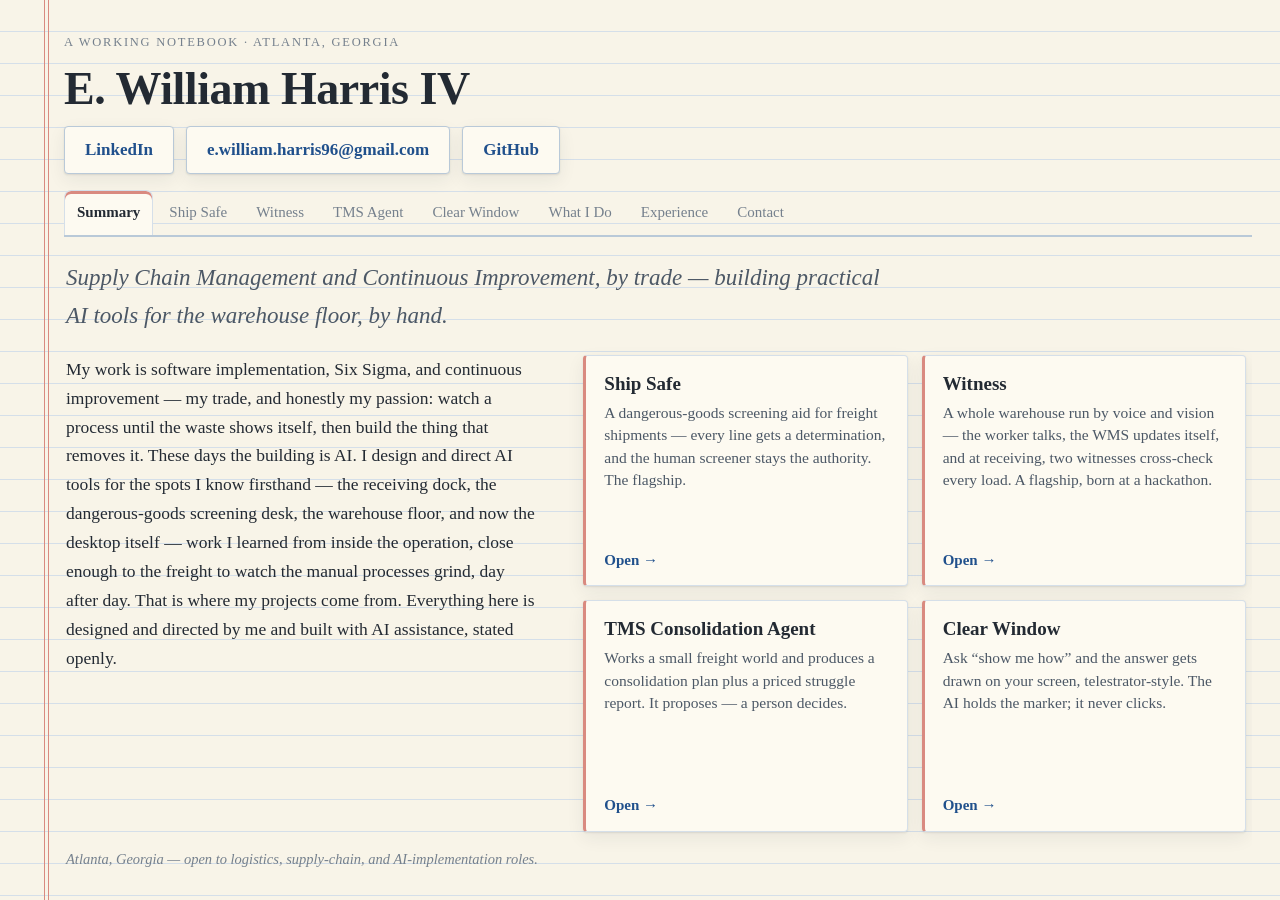
==== index.html @ e6407fa6 "Ship Safe: mark the code description proprietary, details withheld" ====
<!doctype html>
<html lang="en">
  <head>
    <meta charset="utf-8" />
    <meta name="viewport" content="width=device-width, initial-scale=1, viewport-fit=cover" />
    <meta name="color-scheme" content="light dark" />
    <link rel="icon" href="data:," />
    <title>E. William Harris IV — Portfolio</title>
    <meta name="description" content="Portfolio of E. William Harris IV: software implementation, Six Sigma, and continuous improvement — building practical AI tools for the receiving dock, the dangerous-goods screening desk, the warehouse floor, and the desktop." />
    <link rel="stylesheet" href="style.css" />
    <noscript><style>.panel[hidden] { display: block; } .tabs { display: none; }</style></noscript>
  </head>
  <body>
    <div class="page">

      <header class="masthead">
        <p class="kicker">A working notebook &middot; Atlanta, Georgia</p>
        <h1>E. William Harris IV</h1>
        <nav class="links" aria-label="Contact and profiles">
          <a href="https://www.linkedin.com/in/edward-harris-w96">LinkedIn</a>
          <a href="mailto:e.william.harris96@gmail.com">e.william.harris96@gmail.com</a>
          <a href="https://github.com/Grateful-Ed">GitHub</a>
        </nav>
      </header>

      <div class="tabs" role="tablist" aria-label="Portfolio sections">
        <button type="button" class="tab" role="tab" data-tab="summary" aria-selected="true">Summary</button>
        <button type="button" class="tab" role="tab" data-tab="ship-safe" aria-selected="false">Ship Safe</button>
        <button type="button" class="tab" role="tab" data-tab="witness" aria-selected="false">Witness</button>
        <button type="button" class="tab" role="tab" data-tab="tms" aria-selected="false">TMS Agent</button>
        <button type="button" class="tab" role="tab" data-tab="clear-window" aria-selected="false">Clear Window</button>
        <button type="button" class="tab" role="tab" data-tab="what-i-do" aria-selected="false">What I Do</button>
        <button type="button" class="tab" role="tab" data-tab="experience" aria-selected="false">Experience</button>
        <button type="button" class="tab" role="tab" data-tab="contact" aria-selected="false">Contact</button>
      </div>

      <main class="panels">

        <section class="panel panel-summary" data-panel="summary" aria-label="Summary">
          <p class="sum-headline">Supply Chain Management and Continuous Improvement, by trade &mdash; building practical AI tools for the warehouse floor, by hand.</p>
          <p class="sum-about">My work is software implementation, Six Sigma, and continuous improvement &mdash; my trade, and honestly my passion: watch a process until the waste shows itself, then build the thing that removes it. These days the building is AI. I design and direct AI tools for the spots I know firsthand &mdash; the receiving dock, the dangerous-goods screening desk, the warehouse floor, and now the desktop itself &mdash; work I learned from inside the operation, close enough to the freight to watch the manual processes grind, day after day. That is where my projects come from. Everything here is designed and directed by me and built with AI assistance, stated openly.</p>
          <div class="cards">
            <button type="button" class="card" data-goto="ship-safe">
              <h3>Ship Safe</h3>
              <p>A dangerous-goods screening aid for freight shipments &mdash; every line gets a determination, and the human screener stays the authority. The flagship.</p>
              <span class="go">Open &rarr;</span>
            </button>
            <button type="button" class="card" data-goto="witness">
              <h3>Witness</h3>
              <p>A whole warehouse run by voice and vision &mdash; the worker talks, the WMS updates itself, and at receiving, two witnesses cross-check every load. A flagship, born at a hackathon.</p>
              <span class="go">Open &rarr;</span>
            </button>
            <button type="button" class="card" data-goto="tms">
              <h3>TMS Consolidation Agent</h3>
              <p>Works a small freight world and produces a consolidation plan plus a priced struggle report. It proposes &mdash; a person decides.</p>
              <span class="go">Open &rarr;</span>
            </button>
            <button type="button" class="card" data-goto="clear-window">
              <h3>Clear Window</h3>
              <p>Ask &ldquo;show me how&rdquo; and the answer gets drawn on your screen, telestrator-style. The AI holds the marker; it never clicks.</p>
              <span class="go">Open &rarr;</span>
            </button>
          </div>
          <p class="sum-foot">Atlanta, Georgia &mdash; open to logistics, supply-chain, and AI-implementation roles.</p>
        </section>

        <section class="panel" data-panel="ship-safe" hidden>
          <div class="entry">
            <h2 id="shipsafe-h"><span class="entry-no">Entry 2 &middot; the flagship</span> Ship Safe</h2>
            <p>Ship Safe is a dangerous-goods screening aid for freight shipments. It screens individual shipment lines against dangerous-goods rules and hands the screener a clear determination on each line &mdash; what is clear, what needs a closer look, and what must not move &mdash; so a busy screener&rsquo;s time goes to the freight that actually needs it. Underneath the screens sits a written rules language, and the design is layered: a public rules core, with client-specific rules layered on as additions, never replacements. A shipper&rsquo;s own stated UN number or hazard class is a hard block that no AI output and no added context can soften.</p>
            <p>The AI in Ship Safe is an adviser, never the authority. A screener can ask Muse Spark, reached through the Meta Model API, to brief them on an unfamiliar shipper or to take a second look at a single line &mdash; observations and questions only. The deterministic rule set makes every determination, and the human screener always makes the final call.</p>
            <p>In validation, the suite ran 89 screening test cases: 141 of 141 regulated lines correctly flagged, 112 of 112 clean lines left clear, and 37 of 37 traps held. Personal project, built and validated on synthetic test data. Not affiliated with or endorsed by any employer.</p>

            <div class="photos">
              <figure>
                <img src="images/shipsafe-screen.jpg" alt="Ship Safe screening desk: shipment lines with determinations" loading="lazy" />
                <figcaption>The screening desk &mdash; every line gets a determination.</figcaption>
              </figure>
              <figure>
                <img src="images/shipsafe-line-details.jpg" alt="Ship Safe line details view for a single shipment line" loading="lazy" />
                <figcaption>Line details &mdash; the workings behind one line&rsquo;s call.</figcaption>
              </figure>
              <figure>
                <img src="images/shipsafe-checklist.jpg" alt="Ship Safe checklist view" loading="lazy" />
                <figcaption>The checklist &mdash; the screener&rsquo;s pass over a shipment.</figcaption>
              </figure>
              <figure>
                <img src="images/shipsafe-screen-output.jpg" alt="Ship Safe screening output, expanded" loading="lazy" />
                <figcaption>Screening output, expanded &mdash; workings shown, not hidden.</figcaption>
              </figure>
            </div>

            <details class="more">
              <summary>More notes &mdash; the design principles</summary>
              <p>Layered rules: a public rules core, with client-specific rules layered on as additions, never replacements. Context adjusts, never silently: richer context may move a result into a different band, but the adjustment is always visible, never applied quietly. Stated hazards are hard blocks: a shipper&rsquo;s own stated UN number or hazard class is a hard block that no AI output can soften. And deterministic rules are the authority: AI assists with research; it does not make determinations.</p>
            </details>

            <p><strong>Proprietary.</strong> A full code description of Ship Safe exists, but its details are proprietary and are withheld &mdash; the document it points to is a brief notice marking the project, nothing more. <a href="https://docs.google.com/document/d/1KoRTJ66r-851d7OytFY1ZTc7GBYzteW8SlzpFYt7qSs/edit">Read the notice</a>.</p>

            <p class="entry-links">
              <a href="https://ship-safe-project-journey.pages.dev/">Read the full story &mdash; The Journey So Far</a>
              <a href="https://grateful-ed.github.io/ShipSafeDev/">Try the live demo</a>
              <a href="https://github.com/Grateful-Ed/ShipSafeDev">Source on GitHub</a>
            </p>
          </div>
        </section>

        <section class="panel" data-panel="witness" hidden>
          <div class="entry">
            <h2 id="witness-h"><span class="entry-no">Entry 3 &middot; in the workshop now</span> Witness</h2>
            <p>Witness is a warehouse management system run by voice and vision &mdash; an AI assistant for the entire warehouse process, from dock appointment to load and ship. Warehouse work is hands-busy and eyes-busy, so the worker runs the building by talking: speak the work, and the WMS updates itself. No keyboards, no clipboards, no stopping to type.</p>
            <p>It runs the whole building &mdash; dock doors, zones and bins, inbound and outbound &mdash; over three surfaces: the desk keeps the record, the phone captures, the glasses glance. A voice-driven work queue dispatches the shift, and a central agent prepares work before anyone asks: pre-staging what is needed, flagging what is about to jam. Managers see the warnings with their numbers showing &mdash; always a proposal, never a decision. And the system learns the building&rsquo;s own language: its ontology is dynamic, so when a worker uses a word it does not know, it asks &mdash; and remembers the answer.</p>

            <figure class="photo-wide">
              <img src="images/witness-test-load.webp" alt="Generated test load: a container cube shown from four sides" loading="lazy" />
              <figcaption>A generated test load &mdash; a container cube shown from all four sides. Witness&rsquo;s test data is staged and generated, and is disclosed as such wherever it appears.</figcaption>
            </figure>

            <p>At receiving, every shipment gets two independent witnesses. The receiver speaks their scan &mdash; hold to talk, describe what you see, in their own words, not squeezed into fixed fields &mdash; and a photo scan takes the same load from all four sides. Witness cross-checks the two point by point: agree, flag, or can&rsquo;t verify. Every disagreement becomes a finished OS&amp;D report &mdash; overage, shortage, and damage &mdash; captured at handoff instead of reconstructed weeks later. The machine never signs off. A person does.</p>
            <p>Witness was my entry in the Meta Global AI Developer Hackathon, built and submitted inside the October 26 &ndash; November 4, 2026 build window. It did not end at the deadline: it is one of my two flagship projects, and the work continues &mdash; full-flow voice completion, multi-job kitchens, guided entry, and a desk-phone build are the road from here. We are going to make this thing special.</p>

            <p>The files in Witness open the same way: each one begins by saying what it is and what it will not do. Compiled word for word, they make a 62-file walk through the whole system &mdash; the ontology and the central agent at the core, then the warehouse surfaces, and the glasses last. <a href="https://docs.google.com/document/d/1a7Bp7KVVG7s4IvoPwG3Qadqo0zR_4E-VAQ0i1p2rzc0/edit">Read the code in its own words</a>.</p>

            <p class="entry-links">
              <a href="https://grateful-ed.github.io/witness/demos.html">See the demos</a>
              <a href="https://grateful-ed.github.io/witness/">Open the live app</a>
              <a href="https://github.com/Grateful-Ed/witness">Source on GitHub</a>
            </p>
          </div>
        </section>

        <section class="panel" data-panel="tms" hidden>
          <div class="entry">
            <h2 id="tms-h"><span class="entry-no">Entry 4</span> TMS Consolidation Agent</h2>
            <p>Freight consolidation is a judgment call made under time pressure: which shipments ride together, on which lane, and what does the plan really cost when something does not fit? The TMS Consolidation Agent works a small sample world &mdash; a freight forwarder, an anchor retail client, eight shipments across three lanes &mdash; and produces two things: a consolidation plan, and a priced struggle report that shows what the plan costs at the points where it strains. Every number comes from a deterministic engine; the AI handles only the language around the numbers. And it proposes, never decides &mdash; no plan becomes official until a person says so.</p>
            <p>The whole project is five files, and every one of them opens by explaining itself: the deterministic engine, the layer that keeps the AI on the language side of the numbers, the interview, the app, and the test. Compiled word for word into one short document. <a href="https://docs.google.com/document/d/1Y4cyOhhm585VNXqDTXWied72C_sGicmnRE7rC7h6bS4/edit">Read the code in its own words</a>.</p>

            <p class="entry-links">
              <a href="https://grateful-ed.github.io/tms-consolidation-agent/">Open the live demo</a>
              <a href="https://github.com/Grateful-Ed/tms-consolidation-agent">Source on GitHub</a>
            </p>
          </div>
        </section>

        <section class="panel" data-panel="clear-window" hidden>
          <div class="entry">
            <h2 id="clearwindow-h"><span class="entry-no">Entry 5 &middot; the newest build</span> Clear Window</h2>
            <p>Clear Window is a desktop companion that answers &ldquo;show me how&rdquo; by showing. You ask how to do something on your computer, and instead of a list of steps &mdash; the kind that goes stale the moment a page changes &mdash; it draws on a transparent overlay that covers the whole screen: arrows, targets, drag paths, short notes, like the telestrator lines drawn over a sports replay. The window itself is clear. Only a thin rim admits it is there.</p>

            <figure class="photo-wide cw-photo">
              <img src="images/clear-window-user.jpg" alt="An older woman in an armchair, holding her glasses up to see the laptop on her lap" loading="lazy" />
              <div class="bubble">&ldquo;Now who is this sweet person showing me exactly where to click and type inside this Nintendo?&rdquo;</div>
              <figcaption><span class="credit">Photo: Nenad Stojkovic &mdash; CC BY 2.0, via Wikimedia Commons.</span></figcaption>
            </figure>
            <p>The founding rule is absolute: the AI never clicks and never types. Every input stays in the user&rsquo;s hands &mdash; the machine holds the marker, the person holds the mouse. The guide itself can be swapped from the app&rsquo;s menu: a fast built-in AI mode for ordinary questions, or a second mode where the guidance comes from my own AI agent over a private relay &mdash; slower, turn by turn, but it knows my work and my machine. Clear Window began as an idea dictated on a drive on the morning of November 2, 2026; by that afternoon it was a working Windows app, guiding its first real task on my own desktop.</p>
          </div>
        </section>

        <section class="panel" data-panel="what-i-do" hidden>
          <div class="entry">
            <h2 id="skills-h"><span class="entry-no">Entry 6</span> What I Do</h2>
            <p>Software implementation is the home turf: taking a system into a real operation and making it stick. Underneath it sits Six Sigma and continuous improvement &mdash; watching a manual workflow until the bottleneck shows itself, then removing it. And the newest entry in the notebook is AI implementation for logistics teams &mdash; taking a real operation, finding the step where an AI tool genuinely helps, and building it with the guardrails the work demands. I direct AI coding collaborators the way you would direct a build team: specifications first, tests before trust, and a human decision at every gate that matters.</p>
          </div>
        </section>

        <section class="panel" data-panel="experience" hidden>
          <div class="entry">
            <h2 id="exp-h"><span class="entry-no">Entry 7</span> Experience</h2>

            <div class="job first">
              <h3>Expeditors International of Washington, Inc.</h3>
              <p class="role">Air Export Agent</p>
              <ul>
                <li>Developed, tested, implemented, and trained users on a new tool that streamlined a labor-intensive task, saving up to 7 hours and 45 minutes of manual effort per day.</li>
                <li>Processed international air export shipments including track-and-trace, shipment monitoring, and accurate data entry into the operating system.</li>
                <li>Prepared and processed export documentation &mdash; AWBs, commercial documents, and customs filings.</li>
                <li>Maintained compliance with internal policies, government regulations, and customer requirements.</li>
              </ul>
            </div>

            <div class="job">
              <h3>Manhattan Associates</h3>
              <p class="role">Software Implementation Consultant (Lead)</p>
              <ul>
                <li>Led end-to-end TMS implementations across multiple client projects, coordinating cross-functional business and technical teams to deliver on time and within scope.</li>
                <li>Managed system configuration, testing, integration design, and user training.</li>
                <li>Acted as primary client liaison between business and technical teams.</li>
                <li>Key projects: Conn&rsquo;s Inc., Mary Kay, McLane WMS go-live support.</li>
              </ul>
            </div>

            <div class="job">
              <h3>Imerys Minerals</h3>
              <p class="role">Business Analyst / Export Coordinator</p>
              <ul>
                <li>Coordinated export logistics including booking, documentation, and shipment tracking.</li>
                <li>Managed 20,000+ ERP route combinations across 7 business units.</li>
                <li>Built SQL-based KPI reports to improve transportation efficiency.</li>
                <li>Negotiated international shipping rates across 11 ocean carriers (3,600+ routes).</li>
              </ul>
            </div>

            <div class="job">
              <h3>ScanSource</h3>
              <p class="role">SAP Business Analyst Intern</p>
              <ul>
                <li>Resolved SAP issues across procurement (MM) and order-to-delivery processes.</li>
                <li>Supported system configuration, testing, and process improvements.</li>
              </ul>
            </div>

          </div>
        </section>

        <section class="panel" data-panel="contact" hidden>
          <footer class="colophon">
            <h2><span class="entry-no">Last entry</span> Get in Touch</h2>
            <p>The fastest way to reach me is email at <a href="mailto:E.William.Harris96@gmail.com">E.William.Harris96@gmail.com</a>, or through <a href="https://www.linkedin.com/in/edward-harris-w96">LinkedIn</a>. I am open to logistics, supply-chain, and AI-implementation roles.</p>
            <p class="fineprint">This page is hand-kept, like the projects on it. Designed and directed by E. William Harris IV; built with AI assistance.</p>
          </footer>
        </section>

      </main>
    </div>

    <script>
      (function () {
        var tabs = Array.prototype.slice.call(document.querySelectorAll('.tab'));
        var panels = {};
        Array.prototype.forEach.call(document.querySelectorAll('.panel'), function (p) {
          panels[p.getAttribute('data-panel')] = p;
        });
        function activate(key, push) {
          if (!panels[key]) key = 'summary';
          tabs.forEach(function (t) {
            var on = t.getAttribute('data-tab') === key;
            t.setAttribute('aria-selected', on ? 'true' : 'false');
          });
          Object.keys(panels).forEach(function (k) { panels[k].hidden = k !== key; });
          if (push) history.replaceState(null, '', '#' + key);
        }
        tabs.forEach(function (t) {
          t.addEventListener('click', function () { activate(t.getAttribute('data-tab'), true); });
        });
        Array.prototype.forEach.call(document.querySelectorAll('[data-goto]'), function (el) {
          el.addEventListener('click', function () { activate(el.getAttribute('data-goto'), true); });
        });
        window.addEventListener('hashchange', function () { activate(location.hash.slice(1), false); });
        activate(location.hash.slice(1) || 'summary', false);
      })();
    </script>
  </body>
</html>
---- style.css ----
/* Portfolio — a kept notebook.
   Paper with ruled lines and a red margin in the light;
   a night notebook (dark slate paper, soft rules, light ink) after dark.
   Static CSS only; no frameworks, no webfonts. */

:root {
  --paper: #f8f4e8;
  --paper-panel: #fdfaf1;
  --ink: #232a33;
  --ink-2: #4c5866;
  --ink-3: #75808d;
  --rule: #b9c9d8;
  --rule-soft: #d5dfe9;
  --margin: #d98a80;
  --accent: #20508c;
  --accent-soft: #e7edf5;
  --photo-line: #c8bfa8;
  --shadow: 0 1px 2px rgba(35, 42, 51, .10), 0 6px 18px rgba(35, 42, 51, .07);
}

@media (prefers-color-scheme: dark) {
  :root {
    --paper: #171d27;
    --paper-panel: #1e2634;
    --ink: #e7ebf0;
    --ink-2: #b7c1cd;
    --ink-3: #8b97a6;
    --rule: #33465e;
    --rule-soft: #2a3a4e;
    --margin: #a05a50;
    --accent: #7db3e8;
    --accent-soft: #22344c;
    --photo-line: #3d4c63;
    --shadow: 0 1px 2px rgba(0, 0, 0, .4), 0 6px 18px rgba(0, 0, 0, .3);
  }
}

* { box-sizing: border-box; }
html, body { margin: 0; padding: 0; }

body {
  font-family: Georgia, "Iowan Old Style", "Times New Roman", serif;
  color: var(--ink);
  font-size: 17px;
  line-height: 1.65;
  -webkit-font-smoothing: antialiased;
  /* the notebook paper: faint ruled lines across the whole desk */
  background-color: var(--paper);
  background-image: repeating-linear-gradient(
    to bottom,
    transparent 0,
    transparent 31px,
    var(--rule-soft) 31px,
    var(--rule-soft) 32px
  );
}

/* the sheet itself, with its red margin line down the left */
.page {
  max-width: 880px;
  margin: 0 auto;
  padding: 40px 28px 56px 64px;
  position: relative;
  background-image: linear-gradient(
    to right,
    transparent 0,
    transparent 44px,
    var(--margin) 44px,
    var(--margin) 45.5px,
    transparent 45.5px,
    transparent 48px,
    var(--margin) 48px,
    var(--margin) 49px,
    transparent 49px
  );
}

/* ---------- masthead ---------- */
.masthead { margin-bottom: 34px; }
.kicker {
  font-size: 12.5px;
  letter-spacing: .14em;
  text-transform: uppercase;
  color: var(--ink-3);
  margin: 0 0 10px;
}
h1 {
  font-size: 40px;
  line-height: 1.12;
  font-weight: 700;
  letter-spacing: -.01em;
  margin: 0 0 10px;
}
.headline {
  font-size: 19px;
  font-style: italic;
  color: var(--ink-2);
  margin: 0 0 16px;
  max-width: 34em;
}
nav.links { display: flex; gap: 12px; flex-wrap: wrap; }
nav.links a {
  color: var(--accent);
  text-decoration: none;
  font-size: 17px;
  font-weight: 700;
  border: 1.5px solid var(--rule);
  background: var(--paper-panel);
  border-radius: 4px;
  padding: 9px 20px;
  box-shadow: var(--shadow);
}
nav.links a:hover { text-decoration: underline; }

/* ---------- notebook entries ---------- */
.entry {
  background: var(--paper-panel);
  border: 1px solid var(--rule-soft);
  border-left: 3px solid var(--margin);
  border-radius: 4px;
  box-shadow: var(--shadow);
  padding: 22px 26px 20px;
  margin-bottom: 26px;
}
.entry h2, .colophon h2 {
  font-size: 24px;
  line-height: 1.2;
  margin: 0 0 12px;
  padding-bottom: 9px;
  border-bottom: 1px solid var(--rule);
}
.entry-no {
  display: block;
  font-size: 12px;
  font-weight: 400;
  letter-spacing: .13em;
  text-transform: uppercase;
  color: var(--ink-3);
  margin-bottom: 5px;
}
.entry p { margin: 0 0 13px; }
.entry p:last-child { margin-bottom: 2px; }

/* ---------- photos, taped into the notebook ---------- */
.photos {
  display: grid;
  grid-template-columns: 1fr 1fr;
  gap: 16px;
  margin: 18px 0 6px;
}
figure { margin: 0; }
.photos figure, .photo-wide {
  background: var(--paper);
  border: 1px solid var(--photo-line);
  padding: 7px 7px 9px;
  box-shadow: var(--shadow);
}
.photo-wide { margin: 18px 0 14px; }
figure img {
  display: block;
  width: 100%;
  height: auto;
}
figcaption {
  font-size: 13.5px;
  font-style: italic;
  color: var(--ink-2);
  line-height: 1.45;
  padding: 7px 3px 1px;
}

/* ---------- collapsible extra notes ---------- */
details.more {
  border-top: 1px dashed var(--rule);
  margin-top: 16px;
  padding-top: 11px;
}
details.more summary {
  cursor: pointer;
  color: var(--accent);
  font-size: 15.5px;
}
details.more p { margin-top: 10px; color: var(--ink-2); }

/* ---------- entry links ---------- */
.entry-links {
  display: flex;
  flex-wrap: wrap;
  gap: 8px 22px;
  margin-top: 16px !important;
  padding-top: 13px;
  border-top: 1px dashed var(--rule);
}
.entry-links a {
  color: var(--accent);
  font-size: 15.5px;
  text-decoration: none;
}
.entry-links a:hover { text-decoration: underline; }

/* ---------- footer ---------- */
.colophon {
  background: var(--paper-panel);
  border: 1px solid var(--rule-soft);
  border-left: 3px solid var(--margin);
  border-radius: 4px;
  box-shadow: var(--shadow);
  padding: 22px 26px 20px;
}
.colophon p { margin: 0 0 10px; }
.colophon a { color: var(--accent); }
.colophon .fineprint {
  font-size: 13.5px;
  font-style: italic;
  color: var(--ink-3);
  margin-bottom: 0;
}

/* ---------- phone: its own composition, not a squeezed page ---------- */
@media (max-width: 640px) {
  body { font-size: 16.5px; }
  .page { padding: 26px 16px 40px 34px; }
  .page {
    background-image: linear-gradient(
      to right,
      transparent 0,
      transparent 21px,
      var(--margin) 21px,
      var(--margin) 22.5px,
      transparent 22.5px
    );
  }
  h1 { font-size: 31px; }
  .headline { font-size: 17.5px; }
  .entry, .colophon { padding: 17px 16px 15px; }
  .entry h2, .colophon h2 { font-size: 21px; }
  .photos { grid-template-columns: 1fr; gap: 13px; }
}

/* ---------- the tabbed shell (Nov 2, 2026: one tab per project) ----------
   The page itself never scrolls: the sheet fills the screen, the tab bar
   sits under the masthead, and each panel manages its own length.
   The Summary panel is built to fill its screen without scrolling;
   longer entries scroll inside their own panel, like a notebook page
   taller than the desk. */
html, body { height: 100%; }
body { display: flex; flex-direction: column; height: 100dvh; overflow: hidden; }
.page {
  flex: 1;
  min-height: 0;
  width: 100%;
  display: flex;
  flex-direction: column;
  padding-top: 26px;
  padding-bottom: 18px;
}
.masthead { margin-bottom: 16px; flex: none; }
.masthead h1 { margin-bottom: 12px; }

/* ---------- tabs across the top ---------- */
.tabs {
  flex: none;
  display: flex;
  gap: 3px;
  overflow-x: auto;
  scrollbar-width: none;
  border-bottom: 2px solid var(--rule);
}
.tabs::-webkit-scrollbar { display: none; }
.tab {
  font: inherit;
  font-size: 15px;
  white-space: nowrap;
  background: transparent;
  color: var(--ink-3);
  border: 1px solid transparent;
  border-bottom: none;
  border-radius: 7px 7px 0 0;
  padding: 9px 12px 10px;
  cursor: pointer;
}
.tab:hover { color: var(--ink); }
.tab[aria-selected="true"] {
  background: var(--paper-panel);
  color: var(--ink);
  font-weight: 700;
  border-color: var(--rule-soft);
  box-shadow: inset 0 3px 0 var(--margin);
}

/* ---------- panels ---------- */
.panels { flex: 1; min-height: 0; margin-top: 18px; }
.panel { height: 100%; overflow-y: auto; padding: 2px 6px 10px 2px; }
.panel[hidden] { display: none; }
.panel .entry, .panel .colophon { margin-bottom: 4px; }

/* ---------- the Summary panel: fills the screen, never scrolls ---------- */
.panel-summary {
  overflow: hidden;
  display: flex;
  flex-direction: column;
}
.panel-summary[hidden] { display: none; }
.sum-headline {
  font-size: 21px;
  font-style: italic;
  color: var(--ink-2);
  margin: 2px 0 14px;
  max-width: 36em;
}
.sum-about { margin: 0 0 20px; max-width: 44em; }
.cards {
  flex: 1;
  min-height: 0;
  display: grid;
  grid-template-columns: 1fr 1fr;
  grid-template-rows: repeat(2, minmax(0, 1fr));
  gap: 14px;
  align-content: stretch;
}
.card {
  font: inherit;
  text-align: left;
  display: flex;
  flex-direction: column;
  overflow: hidden;
  min-height: 0;
  background: var(--paper-panel);
  border: 1px solid var(--rule-soft);
  border-left: 3px solid var(--margin);
  border-radius: 4px;
  box-shadow: var(--shadow);
  padding: 16px 18px 13px;
  cursor: pointer;
  color: var(--ink);
}
.card:hover { border-color: var(--rule); }
.card h3 { font-size: 19px; margin: 0 0 6px; line-height: 1.25; }
.card p { margin: 0; color: var(--ink-2); font-size: 15.5px; line-height: 1.45; }
.card .go {
  margin-top: auto;
  padding-top: 10px;
  color: var(--accent);
  font-size: 15px;
  font-weight: 700;
}
.sum-foot {
  flex: none;
  margin: 16px 0 0;
  font-size: 14.5px;
  font-style: italic;
  color: var(--ink-3);
}

/* ---------- phone: the shell holds, the summary breathes smaller ---------- */
@media (max-width: 640px) {
  .page { padding-top: 18px; }
  /* links in two rows on phone: LinkedIn + GitHub share a row,
     the email address gets its own — all still big, nothing swiped away */
  nav.links a { font-size: 16px; padding: 8px 15px; }
  nav.links a[href^="mailto:"] { order: 3; }
  .tab { font-size: 14.5px; padding: 8px 11px 9px; }
  .panels { margin-top: 13px; }
  .masthead { margin-bottom: 10px; }
  .sum-headline { font-size: 18px; margin-bottom: 10px; }
  .sum-about { margin-bottom: 13px; line-height: 1.58; }
  /* project tiles on phone: title only, two by two — the whole tile
     is the button, and the tab bar above names every project too —
     so the whole summary still fits one screen with no scrolling */
  .cards { grid-template-columns: 1fr 1fr; gap: 9px; }
  .card { padding: 11px 14px 9px; justify-content: center; }
  .card h3 { font-size: 16.5px; margin: 0; }
  .card p { display: none; }
  .card .go { display: none; }
  .sum-foot { margin-top: 11px; font-size: 13.5px; }
}
/* very short screens: let the summary scroll inside its panel rather
   than crush the type — the exception, not the design */
@media (max-height: 700px) {
  .panel-summary { overflow-y: auto; }
}

/* ---------- the desktop composition (Nov 2, 2026) ----------
   Same page, two compositions, chosen by the screen it opens on:
   below 1100px the sheet keeps the stacked phone composition William
   approved; at desktop widths the sheet widens and the summary splits —
   headline across the top, the About in a reading column on the left,
   the four project cards filling the right. Project entries get the
   wider canvas too, with prose held to a readable line length. */
@media (min-width: 1100px) {
  .page { max-width: 1280px; padding-top: 32px; }
  .masthead h1 { font-size: 46px; }

  .panel-summary {
    display: grid;
    grid-template-columns: minmax(300px, 5fr) 7fr;
    grid-template-rows: auto 1fr auto;
    column-gap: 44px;
  }
  .sum-headline { grid-column: 1 / -1; font-size: 23px; margin-bottom: 20px; }
  .sum-about { grid-column: 1; font-size: 17.5px; margin: 0; align-self: start; }
  .panel-summary .cards { grid-column: 2; }
  .sum-foot { grid-column: 1 / -1; }

  .panel .entry, .panel .colophon { padding: 28px 34px 24px; }
  .entry p, .colophon p { max-width: 78ch; }
  .photos { gap: 20px; }
}

/* ---------- work history blocks (Experience tab, Nov 2, 2026) ---------- */
.job {
  padding-top: 16px;
  margin-top: 16px;
  border-top: 1px solid var(--rule-soft);
}
.job.first { border-top: none; margin-top: 2px; padding-top: 0; }
.job h3 { font-size: 19.5px; line-height: 1.3; margin: 0 0 2px; }
.job .role { font-style: italic; color: var(--ink-2); margin: 0 0 8px; }
.entry ul { margin: 0 0 4px; padding-left: 21px; }
.entry li { margin-bottom: 5px; }
.entry li:last-child { margin-bottom: 0; }

/* ---------- Clear Window photo + speech bubble (Nov 2, 2026) ---------- */
.cw-photo { position: relative; }
.bubble {
  position: absolute;
  top: 5.5%;
  left: 33%;
  max-width: 46%;
  background: #fffdf4;
  color: #232a33;
  font-size: 16.5px;
  font-style: italic;
  line-height: 1.4;
  border: 1.5px solid #c8bfa8;
  border-radius: 16px;
  padding: 11px 15px;
  box-shadow: 0 3px 10px rgba(35, 42, 51, .25);
}
.bubble::after {
  content: "";
  position: absolute;
  bottom: -9px;
  left: 30px;
  width: 16px;
  height: 16px;
  background: #fffdf4;
  border-right: 1.5px solid #c8bfa8;
  border-bottom: 1.5px solid #c8bfa8;
  transform: rotate(45deg);
}
.credit {
  display: block;
  font-size: 12px;
  font-style: normal;
  color: var(--ink-3);
  margin-top: 3px;
}
@media (max-width: 640px) {
  .bubble { font-size: 13.5px; max-width: 58%; left: 29%; top: 4%; padding: 9px 12px; }
}
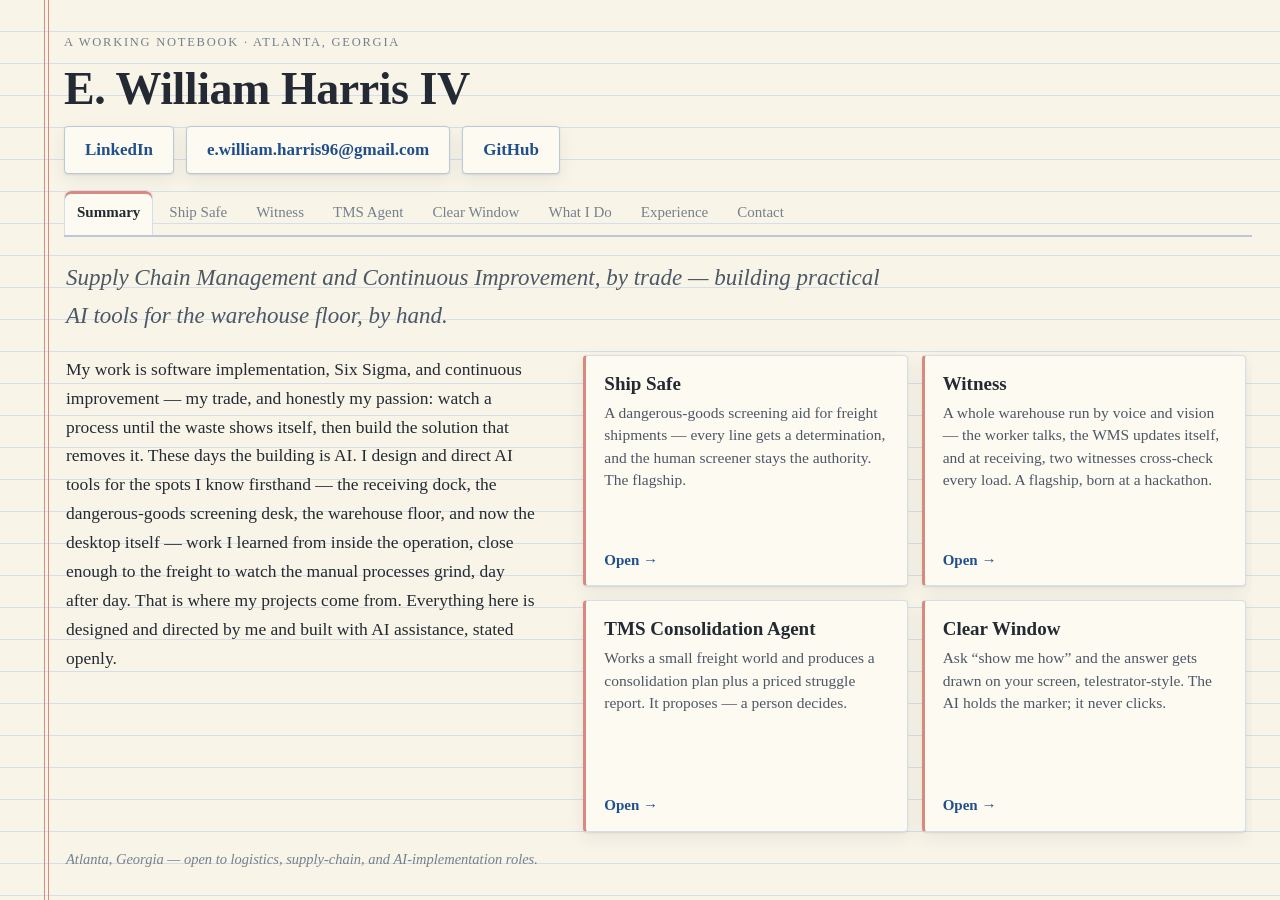
==== commit 6ef82ae5: "Summary wording: 'build the thing' → 'build the solution' (William's edit)" ====
--- a/index.html
+++ b/index.html
@@ -38,7 +38,7 @@
 
         <section class="panel panel-summary" data-panel="summary" aria-label="Summary">
           <p class="sum-headline">Supply Chain Management and Continuous Improvement, by trade &mdash; building practical AI tools for the warehouse floor, by hand.</p>
-          <p class="sum-about">My work is software implementation, Six Sigma, and continuous improvement &mdash; my trade, and honestly my passion: watch a process until the waste shows itself, then build the thing that removes it. These days the building is AI. I design and direct AI tools for the spots I know firsthand &mdash; the receiving dock, the dangerous-goods screening desk, the warehouse floor, and now the desktop itself &mdash; work I learned from inside the operation, close enough to the freight to watch the manual processes grind, day after day. That is where my projects come from. Everything here is designed and directed by me and built with AI assistance, stated openly.</p>
+          <p class="sum-about">My work is software implementation, Six Sigma, and continuous improvement &mdash; my trade, and honestly my passion: watch a process until the waste shows itself, then build the solution that removes it. These days the building is AI. I design and direct AI tools for the spots I know firsthand &mdash; the receiving dock, the dangerous-goods screening desk, the warehouse floor, and now the desktop itself &mdash; work I learned from inside the operation, close enough to the freight to watch the manual processes grind, day after day. That is where my projects come from. Everything here is designed and directed by me and built with AI assistance, stated openly.</p>
           <div class="cards">
             <button type="button" class="card" data-goto="ship-safe">
               <h3>Ship Safe</h3>
@@ -67,8 +67,8 @@
         <section class="panel" data-panel="ship-safe" hidden>
           <div class="entry">
             <h2 id="shipsafe-h"><span class="entry-no">Entry 2 &middot; the flagship</span> Ship Safe</h2>
-            <p>Ship Safe is a dangerous-goods screening aid for freight shipments. It screens individual shipment lines against dangerous-goods rules and hands the screener a clear determination on each line &mdash; what is clear, what needs a closer look, and what must not move &mdash; so a busy screener&rsquo;s time goes to the freight that actually needs it. Underneath the screens sits a written rules language, and the design is layered: a public rules core, with client-specific rules layered on as additions, never replacements. A shipper&rsquo;s own stated UN number or hazard class is a hard block that no AI output and no added context can soften.</p>
-            <p>The AI in Ship Safe is an adviser, never the authority. A screener can ask Muse Spark, reached through the Meta Model API, to brief them on an unfamiliar shipper or to take a second look at a single line &mdash; observations and questions only. The deterministic rule set makes every determination, and the human screener always makes the final call.</p>
+            <p>Ship Safe is a dangerous-goods screening aid for freight shipments. It screens individual shipment lines against dangerous-goods rules and hands the screener a clear determination on each line &mdash; what is clear, what needs a closer look, and what must not move &mdash; so a busy screener&rsquo;s time goes to the freight that actually needs it. Underneath the screens sits a written rules language, designed on principles that are proprietary and not published here.</p>
+            <p>The AI in Ship Safe only ever advises. A screener can ask Muse Spark, reached through the Meta Model API, to brief them on an unfamiliar shipper or to take a second look at a single line &mdash; observations and questions only. The human screener always makes the final call.</p>
             <p>In validation, the suite ran 89 screening test cases: 141 of 141 regulated lines correctly flagged, 112 of 112 clean lines left clear, and 37 of 37 traps held. Personal project, built and validated on synthetic test data. Not affiliated with or endorsed by any employer.</p>
 
             <div class="photos">
@@ -89,11 +89,6 @@
                 <figcaption>Screening output, expanded &mdash; workings shown, not hidden.</figcaption>
               </figure>
             </div>
-
-            <details class="more">
-              <summary>More notes &mdash; the design principles</summary>
-              <p>Layered rules: a public rules core, with client-specific rules layered on as additions, never replacements. Context adjusts, never silently: richer context may move a result into a different band, but the adjustment is always visible, never applied quietly. Stated hazards are hard blocks: a shipper&rsquo;s own stated UN number or hazard class is a hard block that no AI output can soften. And deterministic rules are the authority: AI assists with research; it does not make determinations.</p>
-            </details>
 
             <p><strong>Proprietary.</strong> A full code description of Ship Safe exists, but its details are proprietary and are withheld &mdash; the document it points to is a brief notice marking the project, nothing more. <a href="https://docs.google.com/document/d/1KoRTJ66r-851d7OytFY1ZTc7GBYzteW8SlzpFYt7qSs/edit">Read the notice</a>.</p>
 
@@ -111,10 +106,16 @@
             <p>Witness is a warehouse management system run by voice and vision &mdash; an AI assistant for the entire warehouse process, from dock appointment to load and ship. Warehouse work is hands-busy and eyes-busy, so the worker runs the building by talking: speak the work, and the WMS updates itself. No keyboards, no clipboards, no stopping to type.</p>
             <p>It runs the whole building &mdash; dock doors, zones and bins, inbound and outbound &mdash; over three surfaces: the desk keeps the record, the phone captures, the glasses glance. A voice-driven work queue dispatches the shift, and a central agent prepares work before anyone asks: pre-staging what is needed, flagging what is about to jam. Managers see the warnings with their numbers showing &mdash; always a proposal, never a decision. And the system learns the building&rsquo;s own language: its ontology is dynamic, so when a worker uses a word it does not know, it asks &mdash; and remembers the answer.</p>
 
-            <figure class="photo-wide">
-              <img src="images/witness-test-load.webp" alt="Generated test load: a container cube shown from four sides" loading="lazy" />
-              <figcaption>A generated test load &mdash; a container cube shown from all four sides. Witness&rsquo;s test data is staged and generated, and is disclosed as such wherever it appears.</figcaption>
-            </figure>
+            <div class="photos">
+              <figure>
+                <img src="images/witness-glasses-view.jpg" alt="The Witness glasses view: a pallet seen through the glasses, META's words at the edge of sight" loading="lazy" />
+                <figcaption>The glasses view &mdash; the load as the wearer sees it, META&rsquo;s words at the edge of sight.</figcaption>
+              </figure>
+              <figure>
+                <img src="images/witness-warehouse-map.jpg" alt="The Witness warehouse map during Walk the Shift: docks, receiving bays and storage zones, with the first task offered" loading="lazy" />
+                <figcaption>The warehouse map &mdash; Walk the Shift: the building live, the first task offered.</figcaption>
+              </figure>
+            </div>
 
             <p>At receiving, every shipment gets two independent witnesses. The receiver speaks their scan &mdash; hold to talk, describe what you see, in their own words, not squeezed into fixed fields &mdash; and a photo scan takes the same load from all four sides. Witness cross-checks the two point by point: agree, flag, or can&rsquo;t verify. Every disagreement becomes a finished OS&amp;D report &mdash; overage, shortage, and damage &mdash; captured at handoff instead of reconstructed weeks later. The machine never signs off. A person does.</p>
             <p>Witness was my entry in the Meta Global AI Developer Hackathon, built and submitted inside the October 26 &ndash; November 4, 2026 build window. It did not end at the deadline: it is one of my two flagship projects, and the work continues &mdash; full-flow voice completion, multi-job kitchens, guided entry, and a desk-phone build are the road from here. We are going to make this thing special.</p>
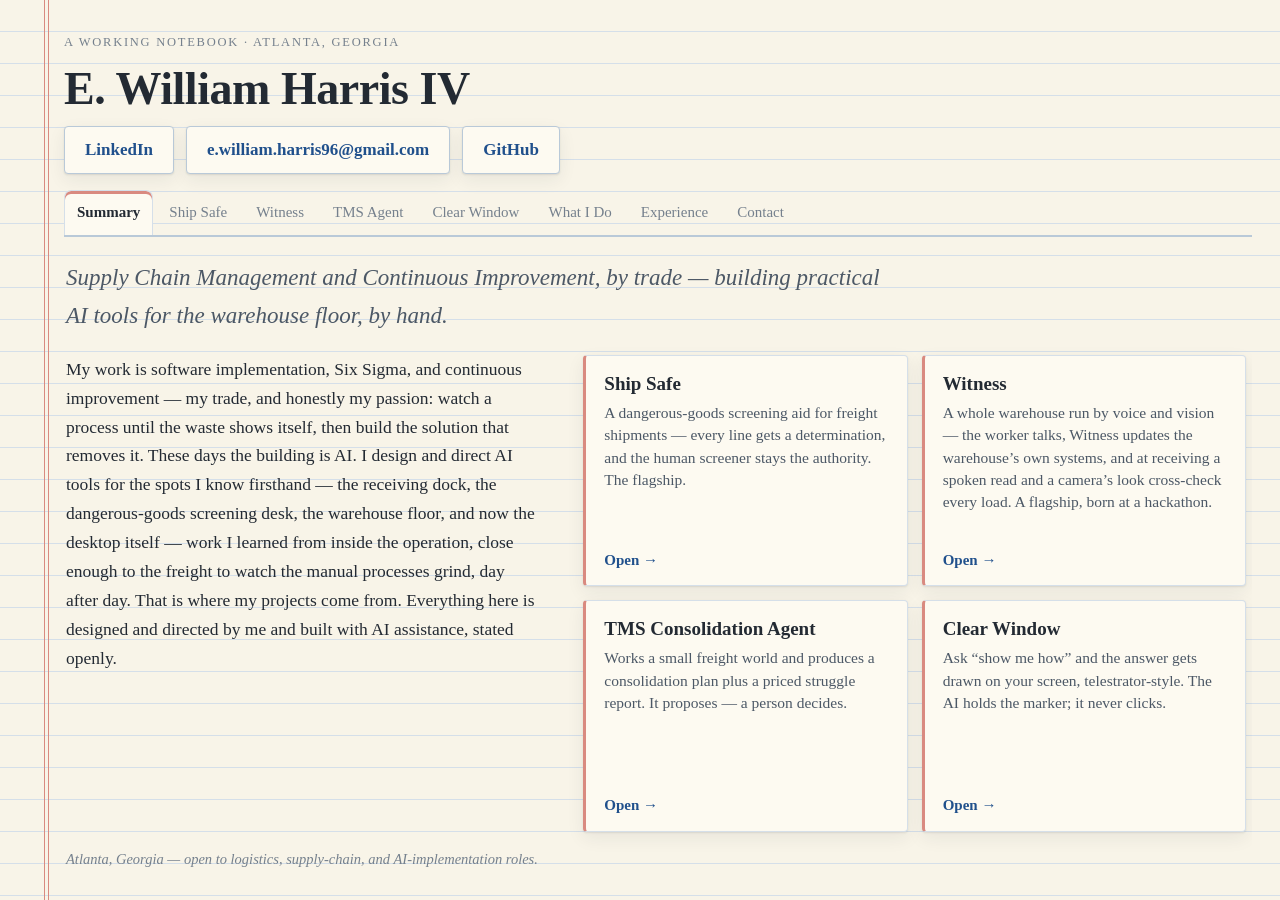
==== commit 5587e301: "Add index.html (portfolio first draft)" ====
--- a/index.html
+++ b/index.html
@@ -47,7 +47,7 @@
             </button>
             <button type="button" class="card" data-goto="witness">
               <h3>Witness</h3>
-              <p>A whole warehouse run by voice and vision &mdash; the worker talks, the WMS updates itself, and at receiving, two witnesses cross-check every load. A flagship, born at a hackathon.</p>
+              <p>A whole warehouse run by voice and vision &mdash; the worker talks, Witness updates the warehouse&rsquo;s own systems, and at receiving a spoken read and a camera&rsquo;s look cross-check every load. A flagship, born at a hackathon.</p>
               <span class="go">Open &rarr;</span>
             </button>
             <button type="button" class="card" data-goto="tms">
@@ -103,7 +103,7 @@
         <section class="panel" data-panel="witness" hidden>
           <div class="entry">
             <h2 id="witness-h"><span class="entry-no">Entry 3 &middot; in the workshop now</span> Witness</h2>
-            <p>Witness is a warehouse management system run by voice and vision &mdash; an AI assistant for the entire warehouse process, from dock appointment to load and ship. Warehouse work is hands-busy and eyes-busy, so the worker runs the building by talking: speak the work, and the WMS updates itself. No keyboards, no clipboards, no stopping to type.</p>
+            <p>Witness is an AI layer run by voice and vision &mdash; an assistant for the entire warehouse process, from dock appointment to load and ship, built to sit on the WMS a warehouse already runs (the live demos run on a dummy WMS built to show it). Warehouse work is hands-busy and eyes-busy, so the worker runs the building by talking: speak the work, and the record updates itself. No keyboards, no clipboards, no stopping to type.</p>
             <p>It runs the whole building &mdash; dock doors, zones and bins, inbound and outbound &mdash; over three surfaces: the desk keeps the record, the phone captures, the glasses glance. A voice-driven work queue dispatches the shift, and a central agent prepares work before anyone asks: pre-staging what is needed, flagging what is about to jam. Managers see the warnings with their numbers showing &mdash; always a proposal, never a decision. And the system learns the building&rsquo;s own language: its ontology is dynamic, so when a worker uses a word it does not know, it asks &mdash; and remembers the answer.</p>
 
             <div class="photos">
@@ -118,7 +118,7 @@
             </div>
 
             <p>At receiving, every shipment gets two independent witnesses. The receiver speaks their scan &mdash; hold to talk, describe what you see, in their own words, not squeezed into fixed fields &mdash; and a photo scan takes the same load from all four sides. Witness cross-checks the two point by point: agree, flag, or can&rsquo;t verify. Every disagreement becomes a finished OS&amp;D report &mdash; overage, shortage, and damage &mdash; captured at handoff instead of reconstructed weeks later. The machine never signs off. A person does.</p>
-            <p>Witness was my entry in the Meta Global AI Developer Hackathon, built and submitted inside the October 26 &ndash; November 4, 2026 build window. It did not end at the deadline: it is one of my two flagship projects, and the work continues &mdash; full-flow voice completion, multi-job kitchens, guided entry, and a desk-phone build are the road from here. We are going to make this thing special.</p>
+            <p>Witness was my entry in the Meta Global AI Developer Hackathon, built and submitted inside the October 26 &ndash; November 4, 2026 build window. It did not end at the deadline: it is one of my two flagship projects, and the work continues &mdash; since the deadline it has gained full-flow voice completion, one record shared by desk, phone, and glasses, work assigned as whole jobs by department, and an ontology that learns new features on its own. The road from here: one gated path for every action the AI takes, and adapters that let it sit on top of the WMS a warehouse already runs. We are going to make this thing special.</p>
 
             <p>The files in Witness open the same way: each one begins by saying what it is and what it will not do. Compiled word for word, they make a 62-file walk through the whole system &mdash; the ontology and the central agent at the core, then the warehouse surfaces, and the glasses last. <a href="https://docs.google.com/document/d/1a7Bp7KVVG7s4IvoPwG3Qadqo0zR_4E-VAQ0i1p2rzc0/edit">Read the code in its own words</a>.</p>
 
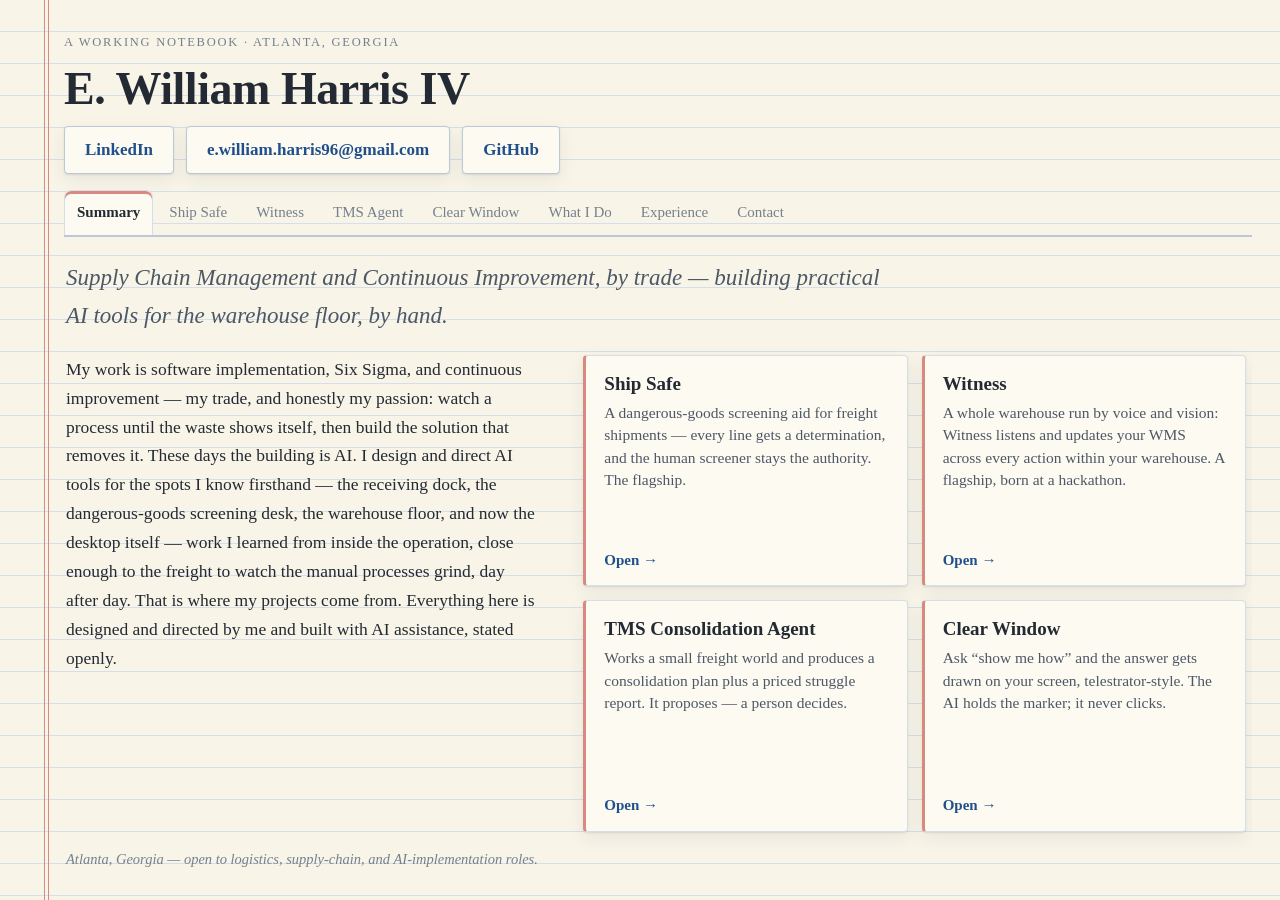
==== commit 76a79d86: "Add index.html (portfolio first draft)" ====
--- a/index.html
+++ b/index.html
@@ -47,7 +47,7 @@
             </button>
             <button type="button" class="card" data-goto="witness">
               <h3>Witness</h3>
-              <p>A whole warehouse run by voice and vision &mdash; the worker talks, Witness updates the warehouse&rsquo;s own systems, and at receiving a spoken read and a camera&rsquo;s look cross-check every load. A flagship, born at a hackathon.</p>
+              <p>A whole warehouse run by voice and vision: Witness listens and updates your WMS across every action within your warehouse. A flagship, born at a hackathon.</p>
               <span class="go">Open &rarr;</span>
             </button>
             <button type="button" class="card" data-goto="tms">
